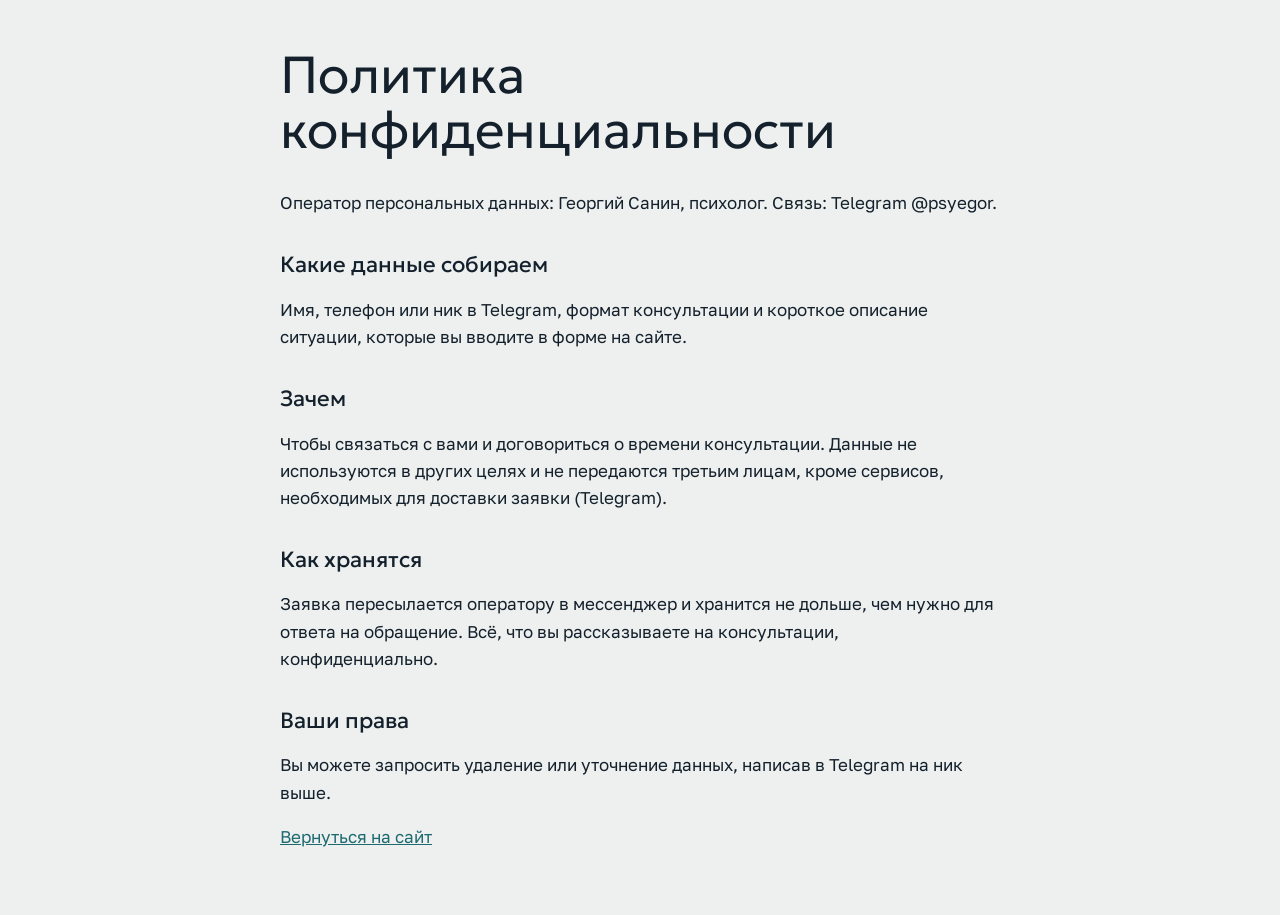
==== privacy.html @ a94d76c4 "init: landing for Georgiy Sanin, relationship psychologist" ====
<!doctype html>
<html lang="ru">
<head>
<meta charset="utf-8">
<meta name="viewport" content="width=device-width, initial-scale=1">
<title>Политика конфиденциальности, Георгий Санин</title>
<meta name="robots" content="noindex">
<link href="https://fonts.googleapis.com/css2?family=Geologica:wght@300;400&family=Golos+Text:wght@400;500&display=swap" rel="stylesheet">
<style>
body{margin:0;background:#EDF0EF;color:#14202B;font:17px/1.6 'Golos Text',system-ui,sans-serif;padding:48px 16px}
main{max-width:720px;margin:0 auto}
h1{font:300 clamp(32px,5vw,52px)/1.05 'Geologica',system-ui,sans-serif;margin:0 0 32px}
h2{font:400 22px/1.2 'Geologica',system-ui,sans-serif;margin:36px 0 10px}
a{color:#1D6A70}
</style>
</head>
<body>
<main>
<h1>Политика конфиденциальности</h1>
<p>Оператор персональных данных: Георгий Санин, психолог. Связь: Telegram @psyegor.</p>
<h2>Какие данные собираем</h2>
<p>Имя, телефон или ник в Telegram, формат консультации и короткое описание ситуации, которые вы вводите в форме на сайте.</p>
<h2>Зачем</h2>
<p>Чтобы связаться с вами и договориться о времени консультации. Данные не используются в других целях и не передаются третьим лицам, кроме сервисов, необходимых для доставки заявки (Telegram).</p>
<h2>Как хранятся</h2>
<p>Заявка пересылается оператору в мессенджер и хранится не дольше, чем нужно для ответа на обращение. Всё, что вы рассказываете на консультации, конфиденциально.</p>
<h2>Ваши права</h2>
<p>Вы можете запросить удаление или уточнение данных, написав в Telegram на ник выше.</p>
<p><a href="index.html">Вернуться на сайт</a></p>
</main>
</body>
</html>
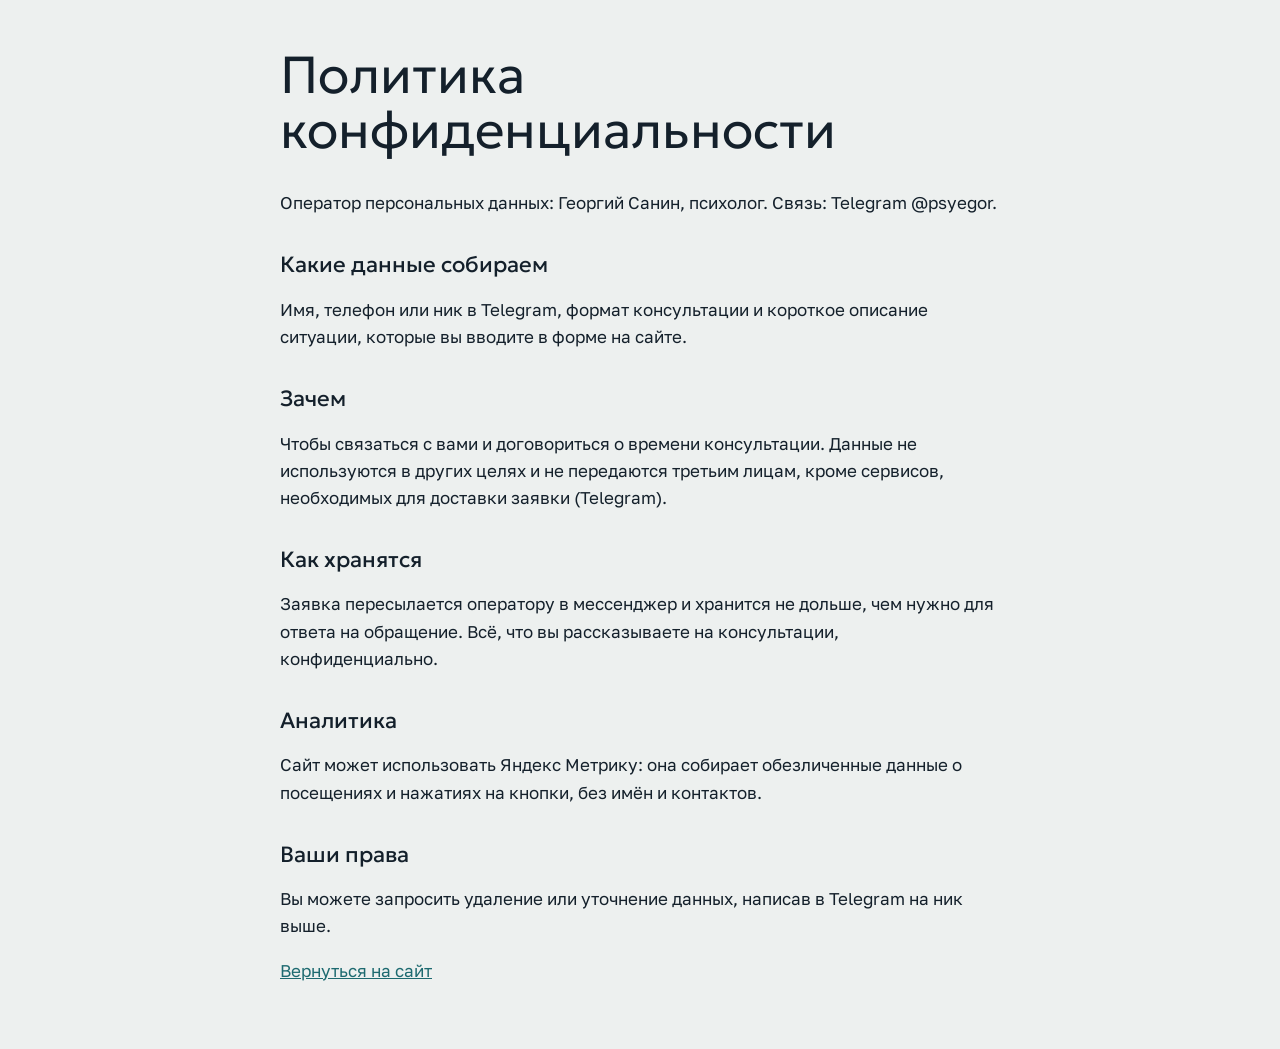
==== commit 519117de: "Правки клиента: равный вес индивидуальной работы, круглое фото, шапка, пошаговая сцена, отзывы, цены" ====
--- a/privacy.html
+++ b/privacy.html
@@ -24,6 +24,8 @@
 <p>Чтобы связаться с вами и договориться о времени консультации. Данные не используются в других целях и не передаются третьим лицам, кроме сервисов, необходимых для доставки заявки (Telegram).</p>
 <h2>Как хранятся</h2>
 <p>Заявка пересылается оператору в мессенджер и хранится не дольше, чем нужно для ответа на обращение. Всё, что вы рассказываете на консультации, конфиденциально.</p>
+<h2>Аналитика</h2>
+<p>Сайт может использовать Яндекс Метрику: она собирает обезличенные данные о посещениях и нажатиях на кнопки, без имён и контактов.</p>
 <h2>Ваши права</h2>
 <p>Вы можете запросить удаление или уточнение данных, написав в Telegram на ник выше.</p>
 <p><a href="index.html">Вернуться на сайт</a></p>
